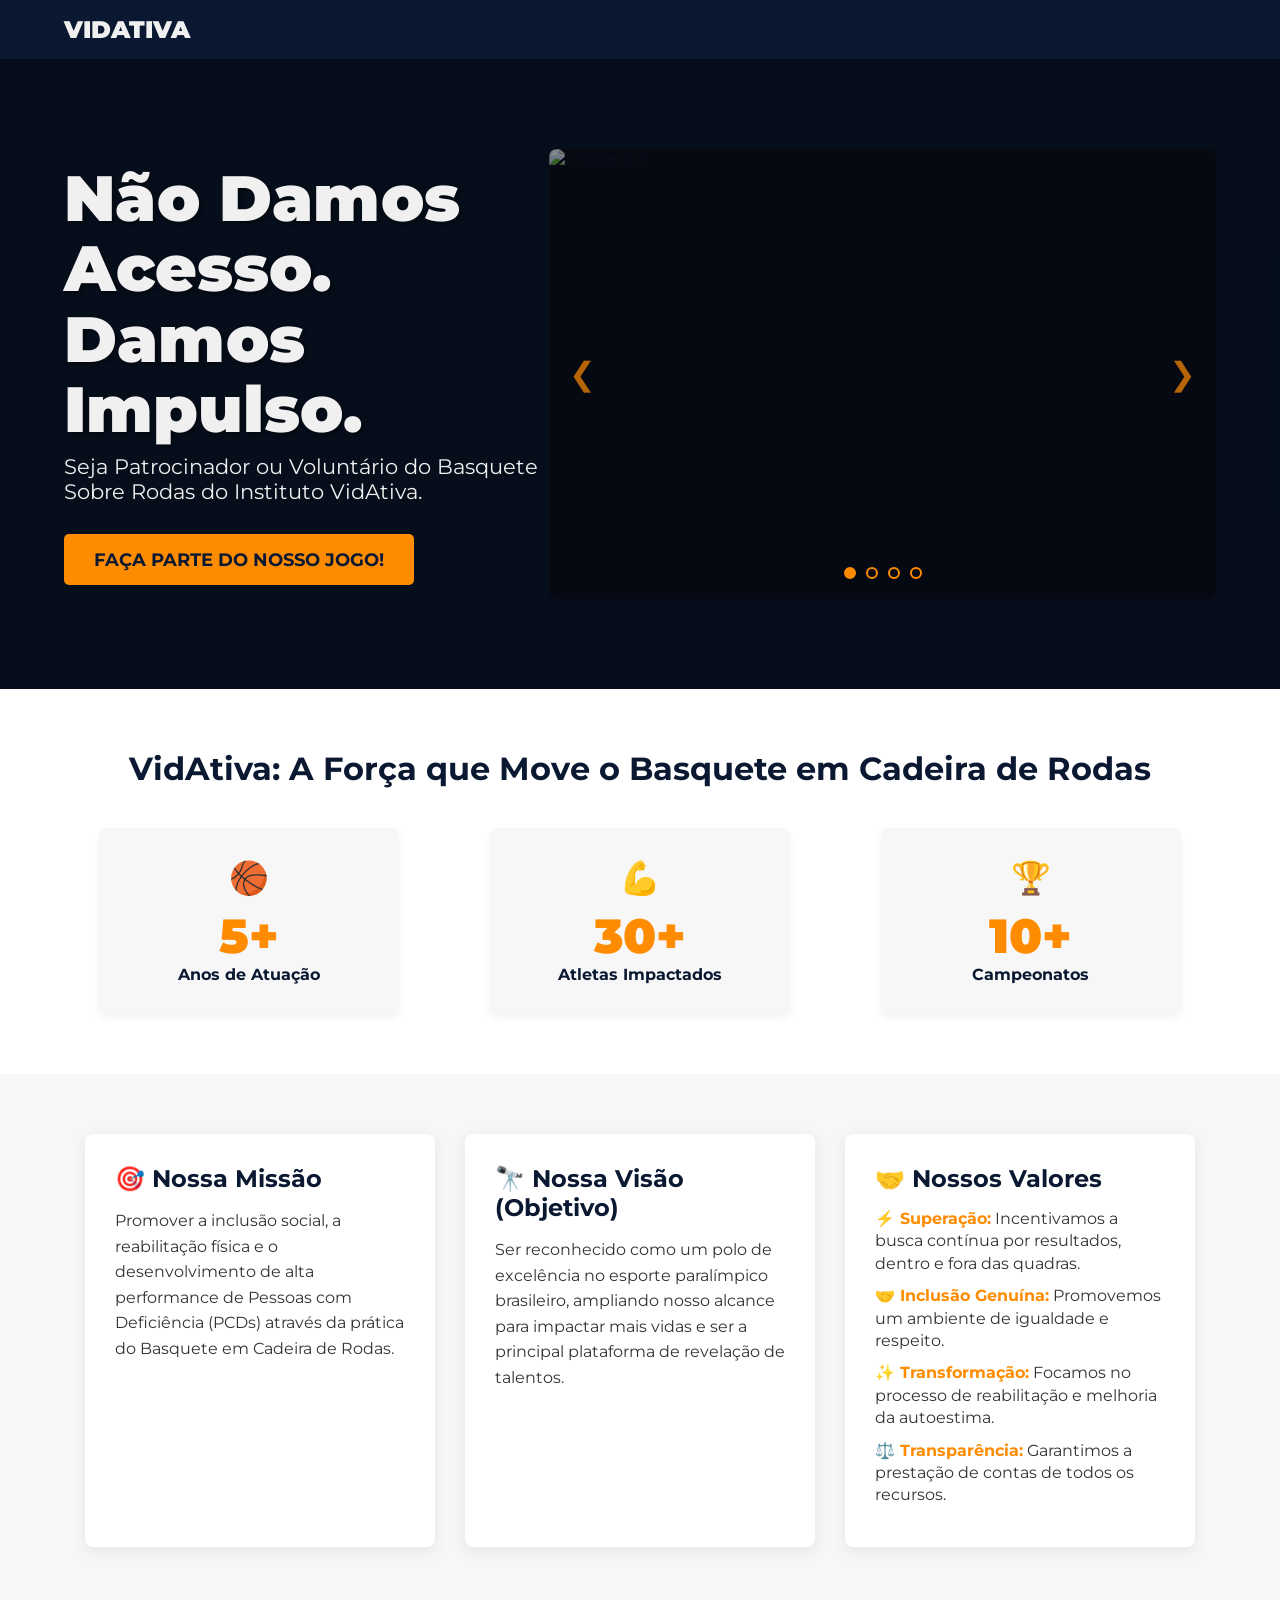
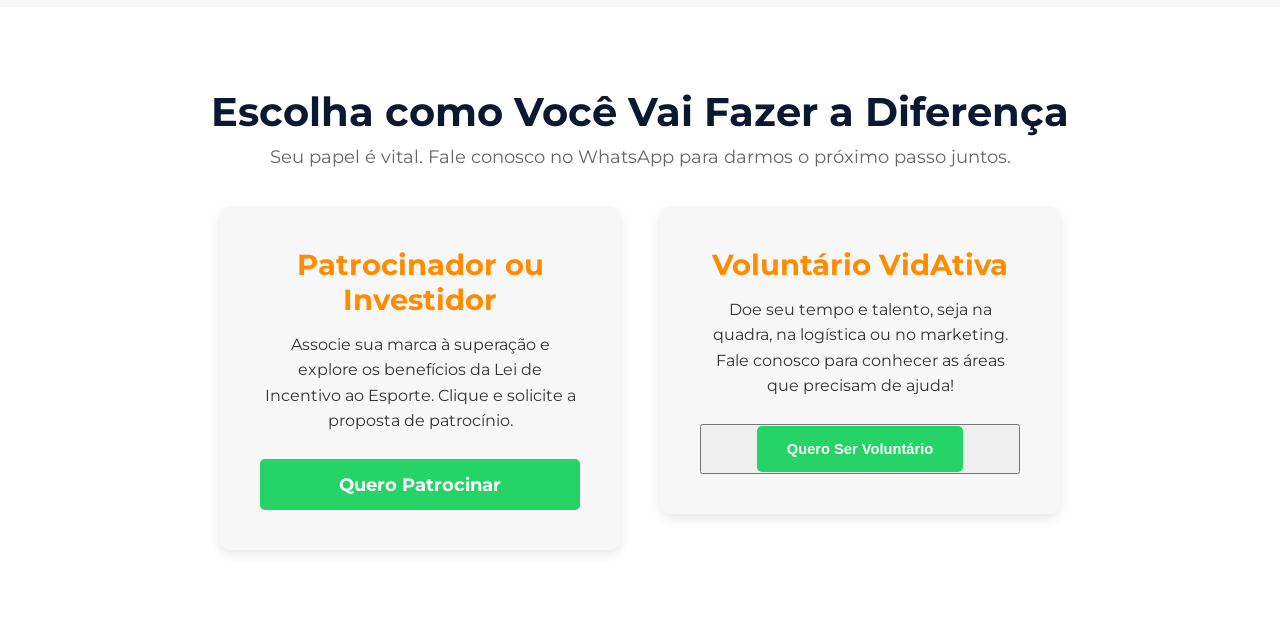
==== index.html @ 49fe711b "implementação js" ====
<!DOCTYPE html>
<html lang="pt-BR">
<head>
    <meta charset="UTF-8">
    <meta name="viewport" content="width=device-width, initial-scale=1.0">
    <title>Instituto VidAtiva - Basquete Sobre Rodas</title>
    <link rel="stylesheet" href="styles.css">
    <link href="https://fonts.googleapis.com/css2?family=Montserrat:wght@400;700;900&display=swap" rel="stylesheet">
</head>
<body>

    <header class="header">
        <div class="logo">
            <span class="logo-text">VIDATIVA</span>
        </div>
    </header>

    <section class="hero-section">
        <div class="hero-content">
            <h1 class="hero-title">Não Damos Acesso.<br>Damos Impulso.</h1>
            <p class="hero-subtitle">Seja Patrocinador ou Voluntário do Basquete Sobre Rodas do Instituto VidAtiva.</p>
            <a href="#inscricao" class="cta-button">FAÇA PARTE DO NOSSO JOGO!</a>
        </div>
        
        <div class="carousel-container">
                <div class="carousel-track">
                <img src="https://picsum.photos/800/400?random=1" alt="Imagem 1" class="carousel-slide">
                <img src="https://picsum.photos/800/400?random=2" alt="Imagem 2" class="carousel-slide">
                <img src="https://picsum.photos/800/400?random=3" alt="Imagem 3" class="carousel-slide">
                <img src="https://picsum.photos/800/400?random=4" alt="Imagem 4" class="carousel-slide">
            </div>
            
            <div class="button-carousel">
                <button class="carousel-btn prev-btn">&#10094;</button>
                <button class="carousel-btn next-btn">&#10095;</button>
            </div>    
        
            <div class="carousel-nav">
                <button class="nav-dot active" data-index="0"></button>
                <button class="nav-dot" data-index="1"></button>
                <button class="nav-dot" data-index="2"></button>
                <button class="nav-dot" data-index="3"></button>
            </div>
        </div>
        <script src="carrousel.js"></script>    
    </section>

    <section class="stats-section">
        <h2 class="section-title">VidAtiva: A Força que Move o Basquete em Cadeira de Rodas</h2>
        
        <div class="stats-container">
            
            <div class="stat-box">
                <div class="stat-icon">🏀</div> 
                <p class="stat-number">5+</p>
                <p class="stat-description">Anos de Atuação</p>
            </div>

            <div class="stat-box">
                <div class="stat-icon">💪</div> 
                <p class="stat-number">30+</p>
                <p class="stat-description">Atletas Impactados</p>
            </div>

            <div class="stat-box">
                <div class="stat-icon">🏆</div> 
                <p class="stat-number">10+</p>
                <p class="stat-description">Campeonatos</p>
            </div>
            
        </div>
    </section>

    <section class="mvv-section">
        <div class="mvv-container">
            
            <div class="mvv-card">
                <h3 class="mvv-title">🎯 Nossa Missão</h3>
                <p>Promover a inclusão social, a reabilitação física e o desenvolvimento de alta performance de Pessoas com Deficiência (PCDs) através da prática do Basquete em Cadeira de Rodas.</p>
            </div>

            <div class="mvv-card">
                <h3 class="mvv-title">🔭 Nossa Visão (Objetivo)</h3>
                <p>Ser reconhecido como um polo de excelência no esporte paralímpico brasileiro, ampliando nosso alcance para impactar mais vidas e ser a principal plataforma de revelação de talentos.</p>
            </div>

            <div class="mvv-card values-card">
                <h3 class="mvv-title">🤝 Nossos Valores</h3>
                <ul>
                    <li><strong>⚡ Superação:</strong> Incentivamos a busca contínua por resultados, dentro e fora das quadras.</li>
                    <li><strong>🤝 Inclusão Genuína:</strong> Promovemos um ambiente de igualdade e respeito.</li>
                    <li><strong>✨ Transformação:</strong> Focamos no processo de reabilitação e melhoria da autoestima.</li>
                    <li><strong>⚖️ Transparência:</strong> Garantimos a prestação de contas de todos os recursos.</li>
                </ul>
            </div>
        </div>
    </section>
    
    <section id="inscricao" class="inscricao-section">
        <h2 class="inscricao-title">Escolha como Você Vai Fazer a Diferença</h2>
        <p class="inscricao-subtitle">Seu papel é vital. Fale conosco no WhatsApp para darmos o próximo passo juntos.</p>
        
        <div class="escolha-container">
            
            <div class="escolha-card patrocinador-card">
                <h3>Patrocinador ou Investidor</h3>
                <p>Associe sua marca à superação e explore os benefícios da Lei de Incentivo ao Esporte. Clique e solicite a proposta de patrocínio.</p>
                
                <a href="https://wa.me/55DDDNÚMERO?text=Olá,%20tenho%20interesse%20em%20patrocinar%20o%20projeto%20Basquete%20Sobre%20Rodas.%20Gostaria%20de%20receber%20a%20proposta." 
                   class="btn-escolha cta-button" 
                   target="_blank">
                   Quero Patrocinar
                </a>
            </div>
            
            <div class="escolha-card voluntario-card">
                <h3>Voluntário VidAtiva</h3>
                <p>Doe seu tempo e talento, seja na quadra, na logística ou no marketing. Fale conosco para conhecer as áreas que precisam de ajuda!</p>
                
            <button>
                <a href="https://wa.me/55DDDNÚMERO?text=Olá,%20gostaria%20de%20ser%20voluntário(a)%20no%20Instituto%20VidAtiva.%20Quais%20são%20as%20vagas%20abertas?" 
                   class="btn-escolha cta-button" 
                   target="_blank">
                   Quero Ser Voluntário
                </a>
            </button>    
                
            </div>

        </div>
    </section>

    <footer class="footer">
        <p>&copy; 2025 Instituto VidAtiva. Todos os direitos reservados.</p>
        <p>Desenvolvido para Projeto de Faculdade.</p>
    </footer>
    
</body>
</html>
---- styles.css ----
/* Definição de Cores */
:root {
    --primary-blue: #0A1931; /* Azul Escuro do fundo */
    --secondary-blue: #00BFFF; /* Azul Ciano Vibrante */
    --cta-orange: #FF8C00; /* Laranja do Botão */
    --light-text: #F0F0F0; /* Texto Claro */
}

/* Reset Básico e Fontes */
* {
    margin: 0;
    padding: 0;
    box-sizing: border-box;
}

body {
    font-family: 'Montserrat', sans-serif;
    color: var(--primary-blue);
    background-color: white;
}

/* Contêiner principal delimitando o espaço do retângulo vermelho */
.carousel-container {
    position: relative;
    width: 100%;
    max-width: 800px; 
    height: 450px;
    
    margin-left: auto;
    margin-right: 0;
    
    border-radius: 8px;
    overflow: hidden;
    background-color: #0b111e; 
  }
  
  /* A trilha que vai se mover da direita para a esquerda */
  .carousel-track {
    display: flex;
    width: 100%;
    height: 100%;
    transition: transform 0.5s ease-in-out; /* Animação suave de troca */
  }
  
  .carousel-slide {
    min-width: 100%;
    height: 100%;
    object-fit: cover; /* Garante que a imagem preencha o espaço sem distorcer */
  }
  
  /* Botões de navegação (Setas) */
  .carousel-btn {
    position: absolute;
    top: 50%;
    transform: translateY(-50%);
    background: transparent;
    color: #ff8c00; /* Laranja combinando com o botão do design */
    border: none;
    font-size: 2rem;
    cursor: pointer;
    padding: 10px;
    z-index: 10;
    opacity: 0.7;
    transition: opacity 0.3s ease;
  }
  
  .carousel-btn:hover {
    opacity: 1;
  }
  
  .prev-btn { left: 10px; }
  .next-btn { right: 10px; }
  
  /* Indicadores de baixo (Bolinhas) */
  .carousel-nav {
    position: absolute;
    bottom: 20px;
    left: 50%;
    transform: translateX(-50%);
    display: flex;
    gap: 10px;
    z-index: 10;
  }
  
  .nav-dot {
    width: 12px;
    height: 12px;
    border: 2px solid #ff8c00;
    border-radius: 50%;
    background: transparent;
    cursor: pointer;
    padding: 0;
    transition: background 0.3s ease;
  }
  
  .nav-dot.active {
    background: #ff8c00; /* Preenche a bolinha ativa */
  }

/* -------------------- CABEÇALHO -------------------- */
.header {
    background-color: var(--primary-blue);
    padding: 15px 5%;
    color: var(--light-text);
}

.logo-text {
    font-size: 24px;
    font-weight: 900;
}

/* -------------------- SEÇÃO HERO -------------------- */
.hero-section {
    position: relative;
    height: 70vh;
    display: flex;
    align-items: center;
    justify-content: flex-start;
    padding: 0 5%;
    
    /* SUBSTITUIR PELA SUA IMAGEM: use uma foto de alta qualidade */
    background-image: url('placeholder-atletas.jpg'); 
    background-size: cover;
    background-position: center;
    background-color: var(--primary-blue); 
}

/* Camada escura sobre a imagem para o texto ter contraste */
.hero-section::before {
    content: "";
    position: absolute;
    top: 0;
    left: 0;
    width: 100%;
    height: 100%;
    background: rgba(0, 0, 0, 0.45);
    z-index: 1;
}

.hero-content {
    position: relative;
    z-index: 2;
    color: var(--light-text);
    max-width: 600px;
}

.hero-title {
    font-size: 4em;
    font-weight: 900;
    line-height: 1.1;
    margin-bottom: 10px;
    text-shadow: 2px 2px 4px rgba(0, 0, 0, 0.5);
}

.hero-subtitle {
    font-size: 1.3em;
    font-weight: 400;
    margin-bottom: 30px;
}

.cta-button {
    display: inline-block;
    background-color: var(--cta-orange);
    color: var(--primary-blue);
    font-weight: 700;
    text-decoration: none;
    padding: 15px 30px;
    border-radius: 5px;
    transition: background-color 0.3s;
    font-size: 1.1em;
}

.cta-button:hover {
    background-color: #FFB347;
}

/* -------------------- SEÇÃO ESTATÍSTICAS -------------------- */
.stats-section {
    text-align: center;
    padding: 60px 5%;
}

.section-title {
    font-size: 2em;
    font-weight: 700;
    margin-bottom: 40px;
    color: var(--primary-blue);
}

.stats-container {
    display: flex;
    justify-content: space-around;
    gap: 20px;
    flex-wrap: wrap;
}

.stat-box {
    background-color: #f7f7f7;
    padding: 30px 20px;
    border-radius: 8px;
    flex: 1;
    min-width: 250px;
    max-width: 300px;
    box-shadow: 0 4px 8px rgba(0, 0, 0, 0.05);
}

.stat-icon {
    font-size: 2em;
    color: var(--secondary-blue);
    margin-bottom: 10px;
}

.stat-number {
    font-size: 3em;
    font-weight: 900;
    color: var(--cta-orange);
}

.stat-description {
    font-size: 1em;
    font-weight: 700;
    color: var(--primary-blue);
}

/* -------------------- SEÇÃO MVV (MISSÃO, VISÃO E VALORES) -------------------- */
.mvv-section {
    padding: 60px 5%;
    background-color: #F7F7F7; 
}

.mvv-container {
    display: flex;
    justify-content: center;
    gap: 30px;
    flex-wrap: wrap;
    max-width: 1200px;
    margin: 0 auto;
}

.mvv-card {
    flex: 1;
    min-width: 280px;
    max-width: 350px;
    background-color: white;
    padding: 30px;
    border-radius: 8px;
    box-shadow: 0 4px 15px rgba(0, 0, 0, 0.08);
    text-align: left;
}

.mvv-title {
    font-size: 1.5em;
    font-weight: 700;
    color: var(--primary-blue);
    margin-bottom: 15px;
}

.mvv-card p {
    line-height: 1.6;
    color: #333;
}

.values-card ul {
    list-style: none;
    padding: 0;
}

.values-card ul li {
    margin-bottom: 10px;
    line-height: 1.4;
    color: #333;
}

.values-card ul li strong {
    color: var(--cta-orange);
    font-weight: 700;
}

/* -------------------- SEÇÃO DE INSCRIÇÃO E ESCOLHA -------------------- */
.inscricao-section {
    padding: 80px 5%;
    text-align: center;
    background-color: white;
}

.inscricao-title {
    font-size: 2.5em;
    color: var(--primary-blue);
    margin-bottom: 10px;
}

.inscricao-subtitle {
    font-size: 1.1em;
    color: #666;
    margin-bottom: 40px;
}

.escolha-container {
    display: flex;
    justify-content: center;
    gap: 40px;
}

.escolha-card {
    display: flex;
    flex-direction: column;
    height: 100%; /* Garante que os dois cards tenham a mesma altura total */
    background-color: #f7f7f7;
    padding: 40px;
    border-radius: 10px;
    max-width: 400px;
    box-shadow: 0 4px 12px rgba(0, 0, 0, 0.1);
    transition: transform 0.3s;
}

.escolha-card:hover {
    transform: translateY(-5px);
}

.escolha-card h3 {
    font-size: 1.8em;
    color: var(--cta-orange);
    margin-bottom: 15px;
}

.escolha-card p {
    color: #333;
    margin-bottom: 25px;
    line-height: 1.6;
    flex-grow: 1;
}

.btn-escolha {
    /* Cor diferente para destacar o WhatsApp */
    background-color: #25D366; /* Verde WhatsApp */
    color: white;

    /* ADICIONE ESTA LINHA: */
    margin-top: auto; 
    
    /* Mantenha o resto das suas propriedades (padding, border-radius, etc.) */
    display: inline-block;
    padding: 15px 30px;
    border-radius: 5px;
    text-decoration: none;
    font-weight: 700px;
}

.btn-escolha:hover {
    background-color: #128C7E;
}

/* -------------------- RODAPÉ -------------------- */
.footer {
    position: fixed;
    display: flex;
    background-color: var(--primary-blue);
    color: var(--light-text);
    padding: 20px 5%;
    text-align: center;
    font-size: 0.9em;
}

.footer p {
    margin: 5px 0;
}

/* -------------------- RESPONSIVIDADE (MOBILE) -------------------- */
@media (max-width: 768px) {
    .hero-title {
        font-size: 2.5em;
    }

    .hero-subtitle {
        font-size: 1em;
    }
    
    .stats-container, .mvv-container, .escolha-container {
        flex-direction: column;
        align-items: center;
        gap: 20px;
    }
    
    .stat-box, .mvv-card, .escolha-card {
        min-width: 90%;
        margin-bottom: 10px;
    }
}
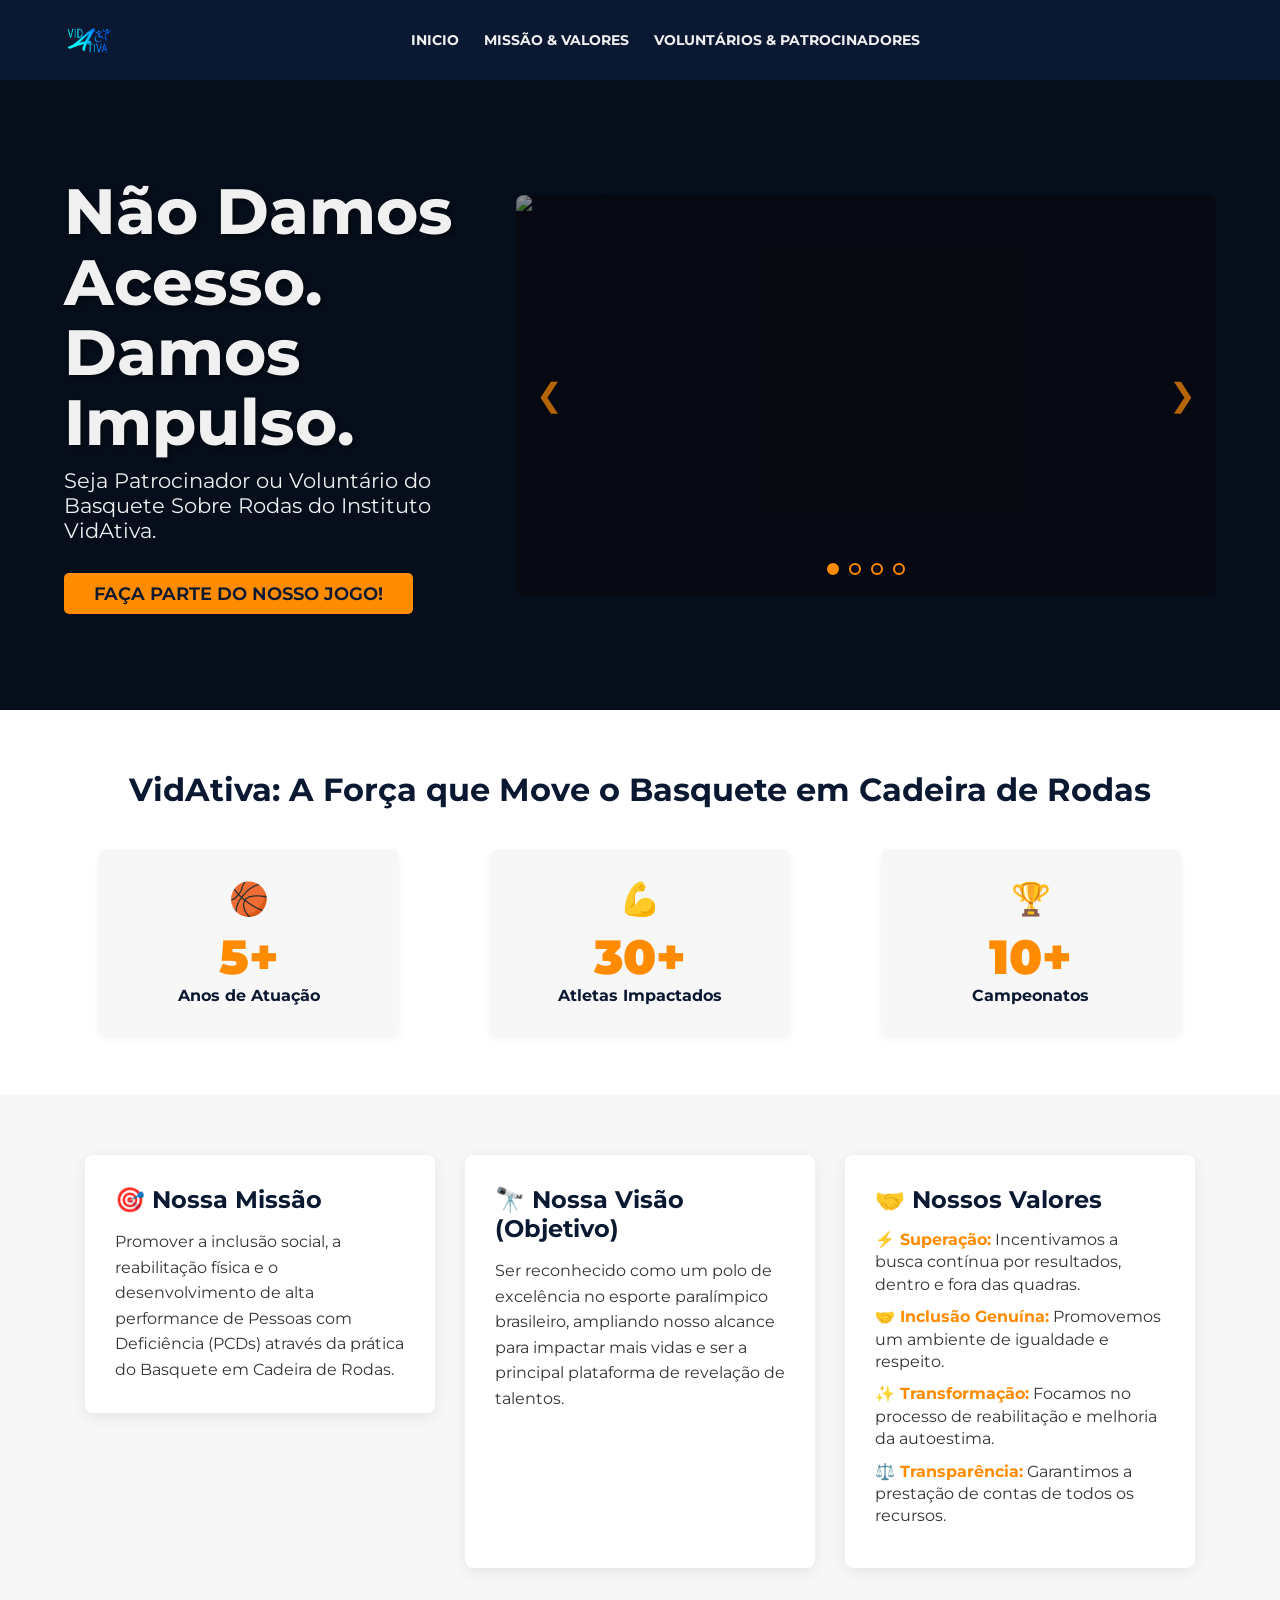
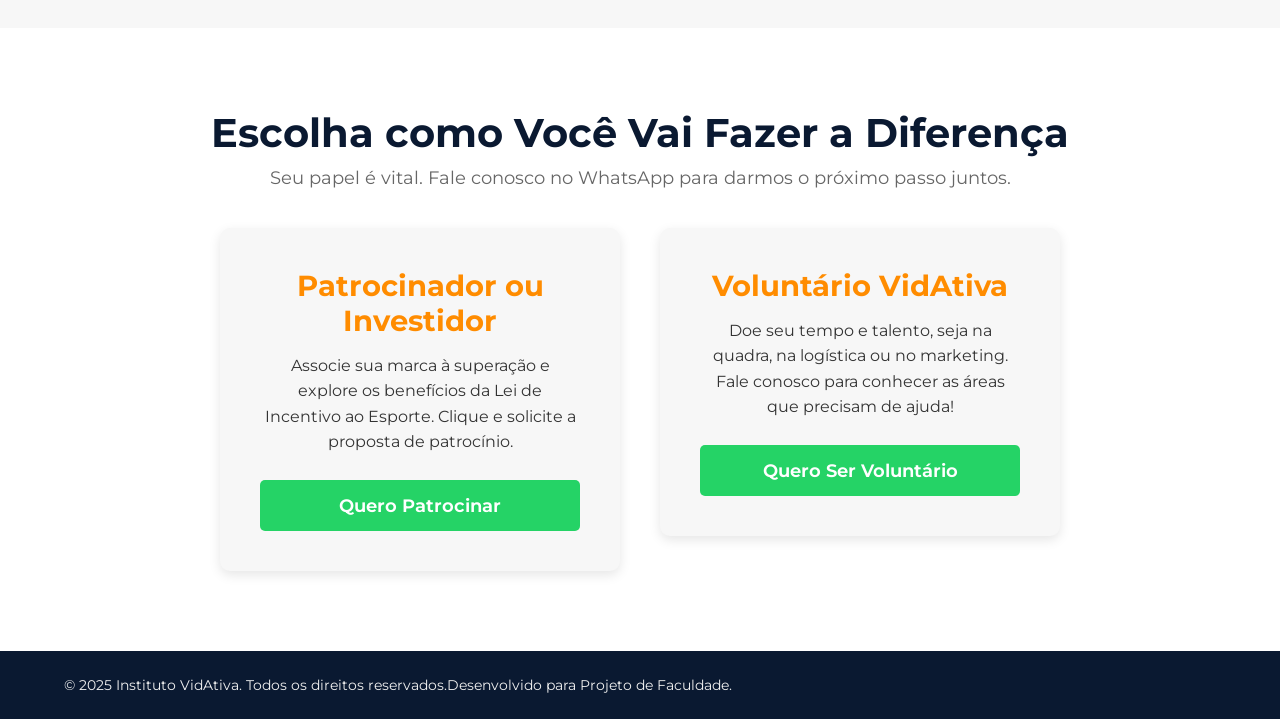
==== commit 423b8d6c: "adicionando arquivos" ====
--- a/index.html
+++ b/index.html
@@ -4,6 +4,7 @@
     <meta charset="UTF-8">
     <meta name="viewport" content="width=device-width, initial-scale=1.0">
     <title>Instituto VidAtiva - Basquete Sobre Rodas</title>
+    <link rel="icon" type="image/png" href="images/vidativa.png">
     <link rel="stylesheet" href="styles.css">
     <link href="https://fonts.googleapis.com/css2?family=Montserrat:wght@400;700;900&display=swap" rel="stylesheet">
 </head>
@@ -11,15 +12,23 @@
 
     <header class="header">
         <div class="logo">
-            <span class="logo-text">VIDATIVA</span>
+            <img src="images/vidativa.png" href="#inicio" class="nav-link" alt="logo">
+            <nav class="nav-menu">
+                <a href="#inicio" class="nav-link">Inicio</a>
+                <a href="#missao" class="nav-link">Missão & Valores</a>
+                <a href="#inscricao" class="nav-link">Voluntários & Patrocinadores</a>
+            </nav> 
         </div>
     </header>
 
+
     <section class="hero-section">
-        <div class="hero-content">
-            <h1 class="hero-title">Não Damos Acesso.<br>Damos Impulso.</h1>
-            <p class="hero-subtitle">Seja Patrocinador ou Voluntário do Basquete Sobre Rodas do Instituto VidAtiva.</p>
-            <a href="#inscricao" class="cta-button">FAÇA PARTE DO NOSSO JOGO!</a>
+        <section id="inicio">
+            <div class="hero-content">
+                        <h1 class="hero-title">Não Damos Acesso.<br>Damos Impulso.</h1>
+                        <p class="hero-subtitle">Seja Patrocinador ou Voluntário do Basquete Sobre Rodas do Instituto VidAtiva.</p>
+                        <a href="#inscricao" class="cta-button">FAÇA PARTE DO NOSSO JOGO!</a>
+            </section>
         </div>
         
         <div class="carousel-container">
@@ -42,7 +51,7 @@
                 <button class="nav-dot" data-index="3"></button>
             </div>
         </div>
-        <script src="carrousel.js"></script>    
+        <script src="carousel.js"></script>    
     </section>
 
     <section class="stats-section">
@@ -73,12 +82,14 @@
 
     <section class="mvv-section">
         <div class="mvv-container">
-            
-            <div class="mvv-card">
+
+            <section id="missao">
+                <div class="mvv-card">
                 <h3 class="mvv-title">🎯 Nossa Missão</h3>
                 <p>Promover a inclusão social, a reabilitação física e o desenvolvimento de alta performance de Pessoas com Deficiência (PCDs) através da prática do Basquete em Cadeira de Rodas.</p>
             </div>
-
+            </section>
+            
             <div class="mvv-card">
                 <h3 class="mvv-title">🔭 Nossa Visão (Objetivo)</h3>
                 <p>Ser reconhecido como um polo de excelência no esporte paralímpico brasileiro, ampliando nosso alcance para impactar mais vidas e ser a principal plataforma de revelação de talentos.</p>
@@ -117,16 +128,12 @@
                 <h3>Voluntário VidAtiva</h3>
                 <p>Doe seu tempo e talento, seja na quadra, na logística ou no marketing. Fale conosco para conhecer as áreas que precisam de ajuda!</p>
                 
-            <button>
                 <a href="https://wa.me/55DDDNÚMERO?text=Olá,%20gostaria%20de%20ser%20voluntário(a)%20no%20Instituto%20VidAtiva.%20Quais%20são%20as%20vagas%20abertas?" 
                    class="btn-escolha cta-button" 
                    target="_blank">
                    Quero Ser Voluntário
-                </a>
-            </button>    
-                
+                </a>    
             </div>
-
         </div>
     </section>
 
--- a/styles.css
+++ b/styles.css
@@ -19,12 +19,18 @@
     background-color: white;
 }
 
+html {
+    scroll-behavior: smooth; /* Faz a rolagem ser suave */
+}
+
+/* -------------------- CAROUSEL -------------------- */
+
 /* Contêiner principal delimitando o espaço do retângulo vermelho */
 .carousel-container {
     position: relative;
     width: 100%;
-    max-width: 800px; 
-    height: 450px;
+    max-width: 700px; 
+    height: 400px;
     
     margin-left: auto;
     margin-right: 0;
@@ -102,11 +108,48 @@
     background-color: var(--primary-blue);
     padding: 15px 5%;
     color: var(--light-text);
-}
-
-.logo-text {
-    font-size: 24px;
-    font-weight: 900;
+
+    position: sticky;      /* Faz o elemento ficar fixo ao rolar a página */
+    top: 0;                /* Define que ele vai grudar exatamente no topo (0 pixels do topo) */
+    z-index: 1000;         /* Garante que o cabeçalho vai ficar por CIMA das imagens e outros conteúdos */
+}
+
+.logo {
+    display: flex;         /* Transforma em flexbox para alinhar os itens internos */
+    align-items: center;    /* Alinha verticalmente o menu (nav) com a imagem */
+    width: 100%;            /* Garante que o container ocupe toda a largura disponível */
+}
+
+.logo img {
+    height: 50px;          /* Mantém o tamanho da sua imagem */
+    display: block;        
+}
+
+/* -------------------- NAVEGADOR -------------------- */
+
+/* Menu Centralizado */
+.nav-menu {
+    display: flex;
+    justify-content: center; /* Alinha os links no centro do espaço disponível */
+    gap: 25px;               /* Espaçamento entre os links do menu */
+    flex-grow: 1;            /* Faz o menu ocupar o espaço restante */
+    text-align: center;
+}
+
+/* Estilização dos Links de Navegação */
+.nav-link {
+    font-family: 'Montserrat', sans-serif;
+    font-weight: 700;
+    color: #F0F0F0; 
+    text-decoration: none;
+    font-size: 14px;
+    text-transform: uppercase;
+    transition: color 0.3s ease;
+}
+
+/* Efeito de passar o mouse por cima do link */
+.nav-link:hover {
+    color: #ff6b00; 
 }
 
 /* -------------------- SEÇÃO HERO -------------------- */
@@ -146,7 +189,7 @@
 
 .hero-title {
     font-size: 4em;
-    font-weight: 900;
+    font-weight: 750;
     line-height: 1.1;
     margin-bottom: 10px;
     text-shadow: 2px 2px 4px rgba(0, 0, 0, 0.5);
@@ -162,9 +205,9 @@
     display: inline-block;
     background-color: var(--cta-orange);
     color: var(--primary-blue);
-    font-weight: 700;
+    font-weight: 650;
     text-decoration: none;
-    padding: 15px 30px;
+    padding: 10px 30px;
     border-radius: 5px;
     transition: background-color 0.3s;
     font-size: 1.1em;
@@ -352,7 +395,6 @@
 
 /* -------------------- RODAPÉ -------------------- */
 .footer {
-    position: fixed;
     display: flex;
     background-color: var(--primary-blue);
     color: var(--light-text);
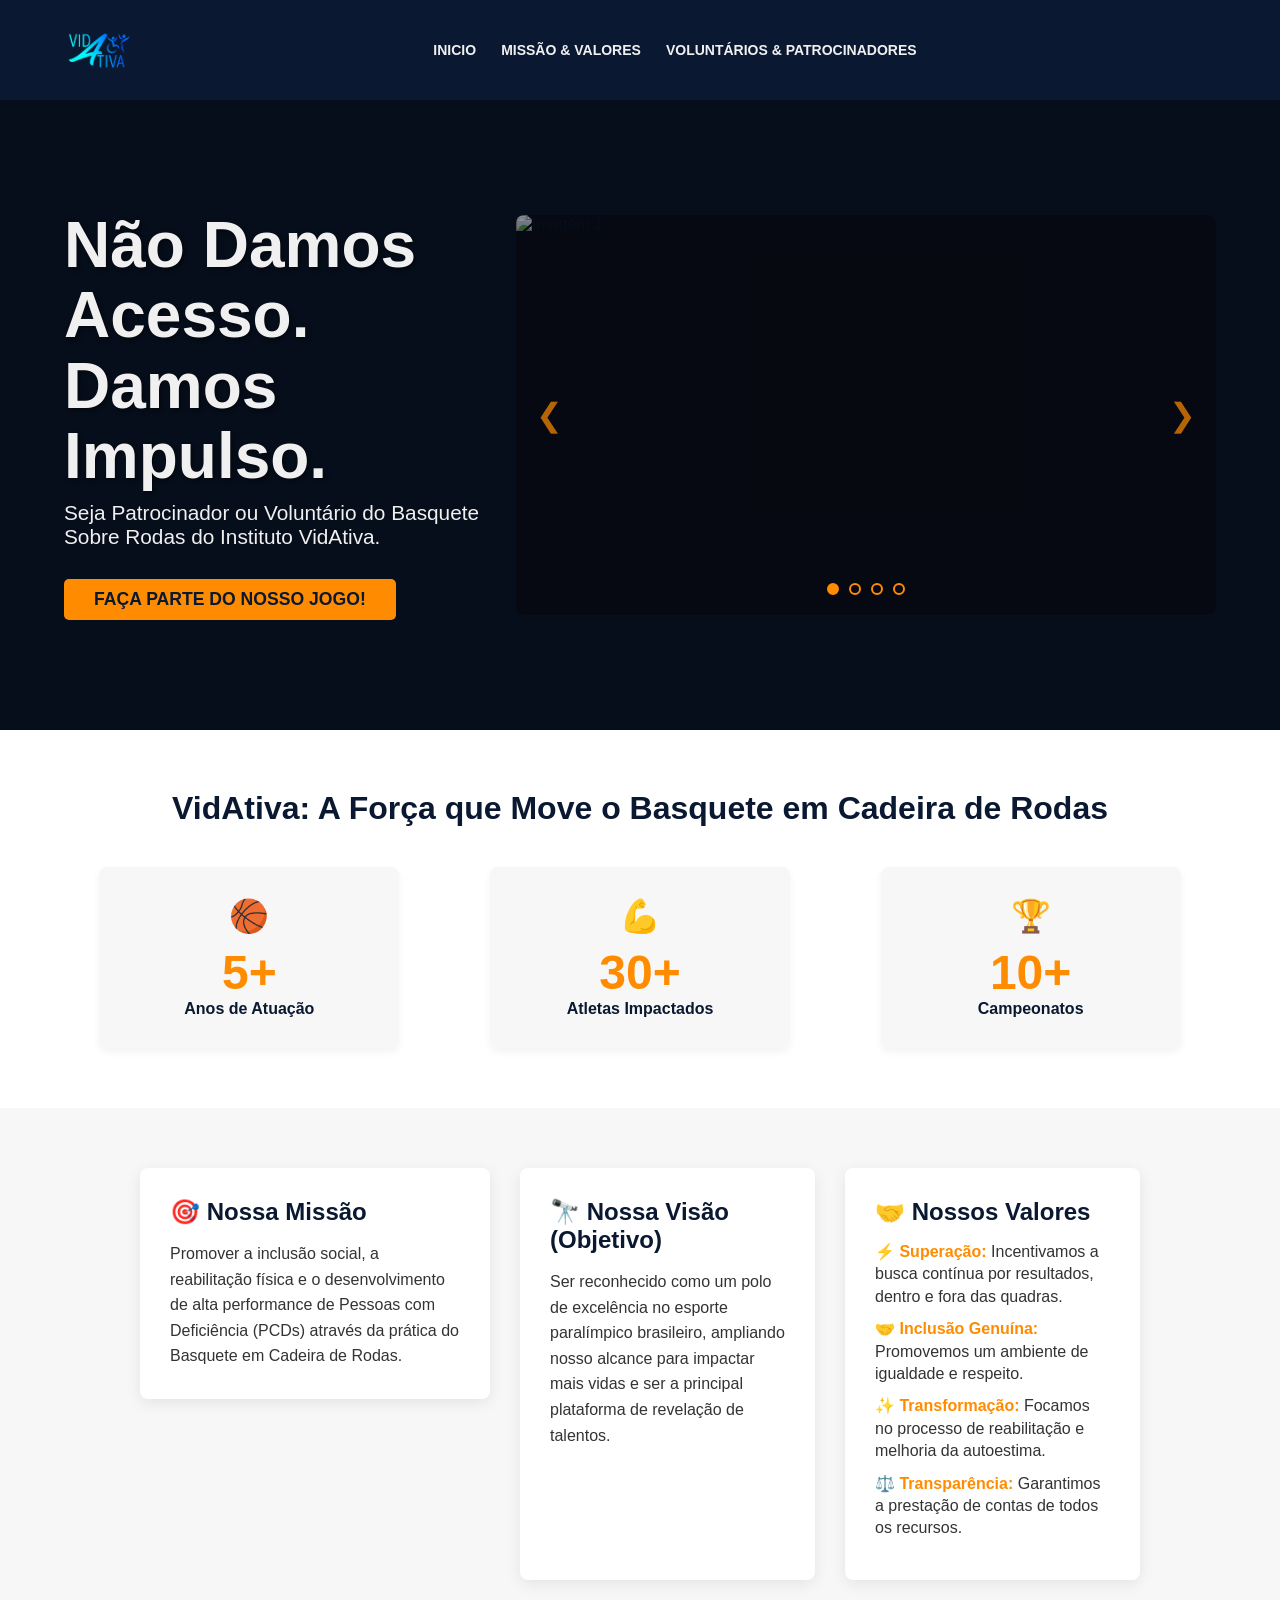
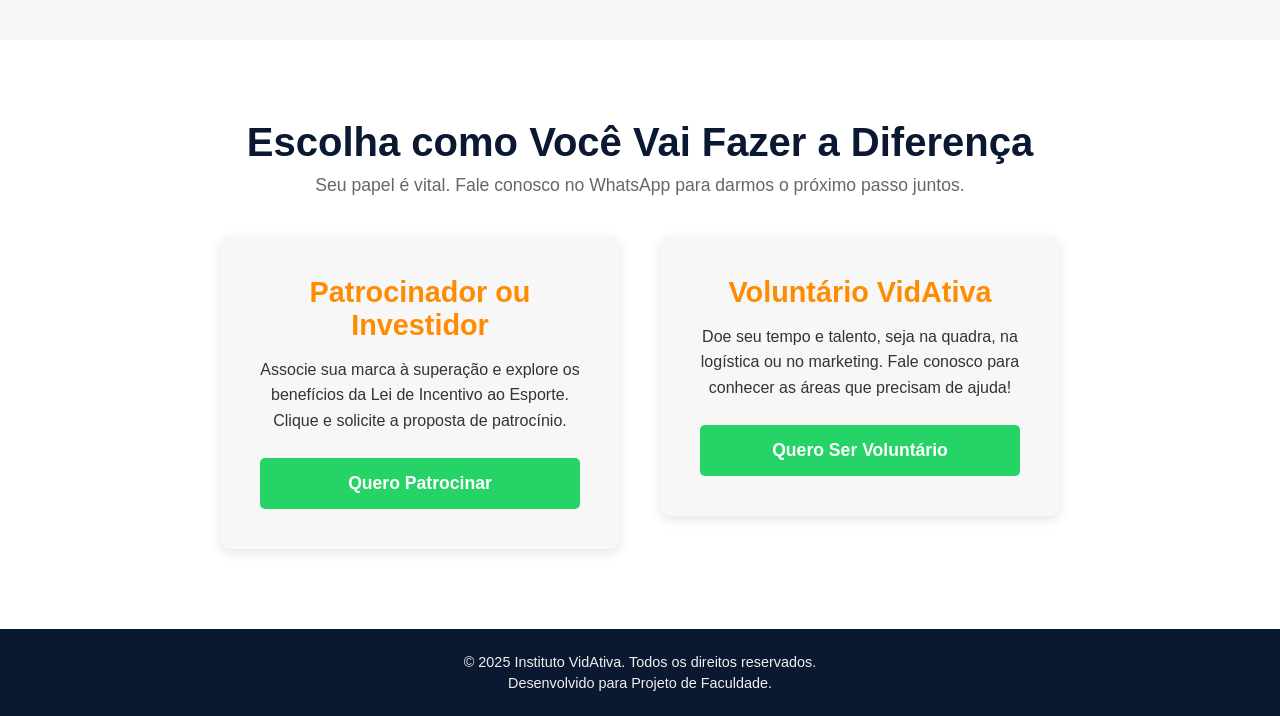
==== commit d1f44cb8: "alterações no cabeçalho" ====
--- a/index.html
+++ b/index.html
@@ -6,13 +6,15 @@
     <title>Instituto VidAtiva - Basquete Sobre Rodas</title>
     <link rel="icon" type="image/png" href="images/vidativa.png">
     <link rel="stylesheet" href="styles.css">
-    <link href="https://fonts.googleapis.com/css2?family=Montserrat:wght@400;700;900&display=swap" rel="stylesheet">
+    <link href="Montserrat" rel="stylesheet">
 </head>
 <body>
 
     <header class="header">
         <div class="logo">
-            <img src="images/vidativa.png" href="#inicio" class="nav-link" alt="logo">
+            <a href="#" id="home">
+                <img src="images/vidativa.png" alt="logo">
+            </a>
             <nav class="nav-menu">
                 <a href="#inicio" class="nav-link">Inicio</a>
                 <a href="#missao" class="nav-link">Missão & Valores</a>
@@ -139,7 +141,7 @@
 
     <footer class="footer">
         <p>&copy; 2025 Instituto VidAtiva. Todos os direitos reservados.</p>
-        <p>Desenvolvido para Projeto de Faculdade.</p>
+        <p> Desenvolvido para Projeto de Faculdade.</p>
     </footer>
     
 </body>
--- a/styles.css
+++ b/styles.css
@@ -121,7 +121,7 @@
 }
 
 .logo img {
-    height: 50px;          /* Mantém o tamanho da sua imagem */
+    height: 70px;          /* Mantém o tamanho da sua imagem */
     display: block;        
 }
 
@@ -276,7 +276,7 @@
     justify-content: center;
     gap: 30px;
     flex-wrap: wrap;
-    max-width: 1200px;
+    max-width: 1000px;
     margin: 0 auto;
 }
 
@@ -395,7 +395,7 @@
 
 /* -------------------- RODAPÉ -------------------- */
 .footer {
-    display: flex;
+    display: block;
     background-color: var(--primary-blue);
     color: var(--light-text);
     padding: 20px 5%;
